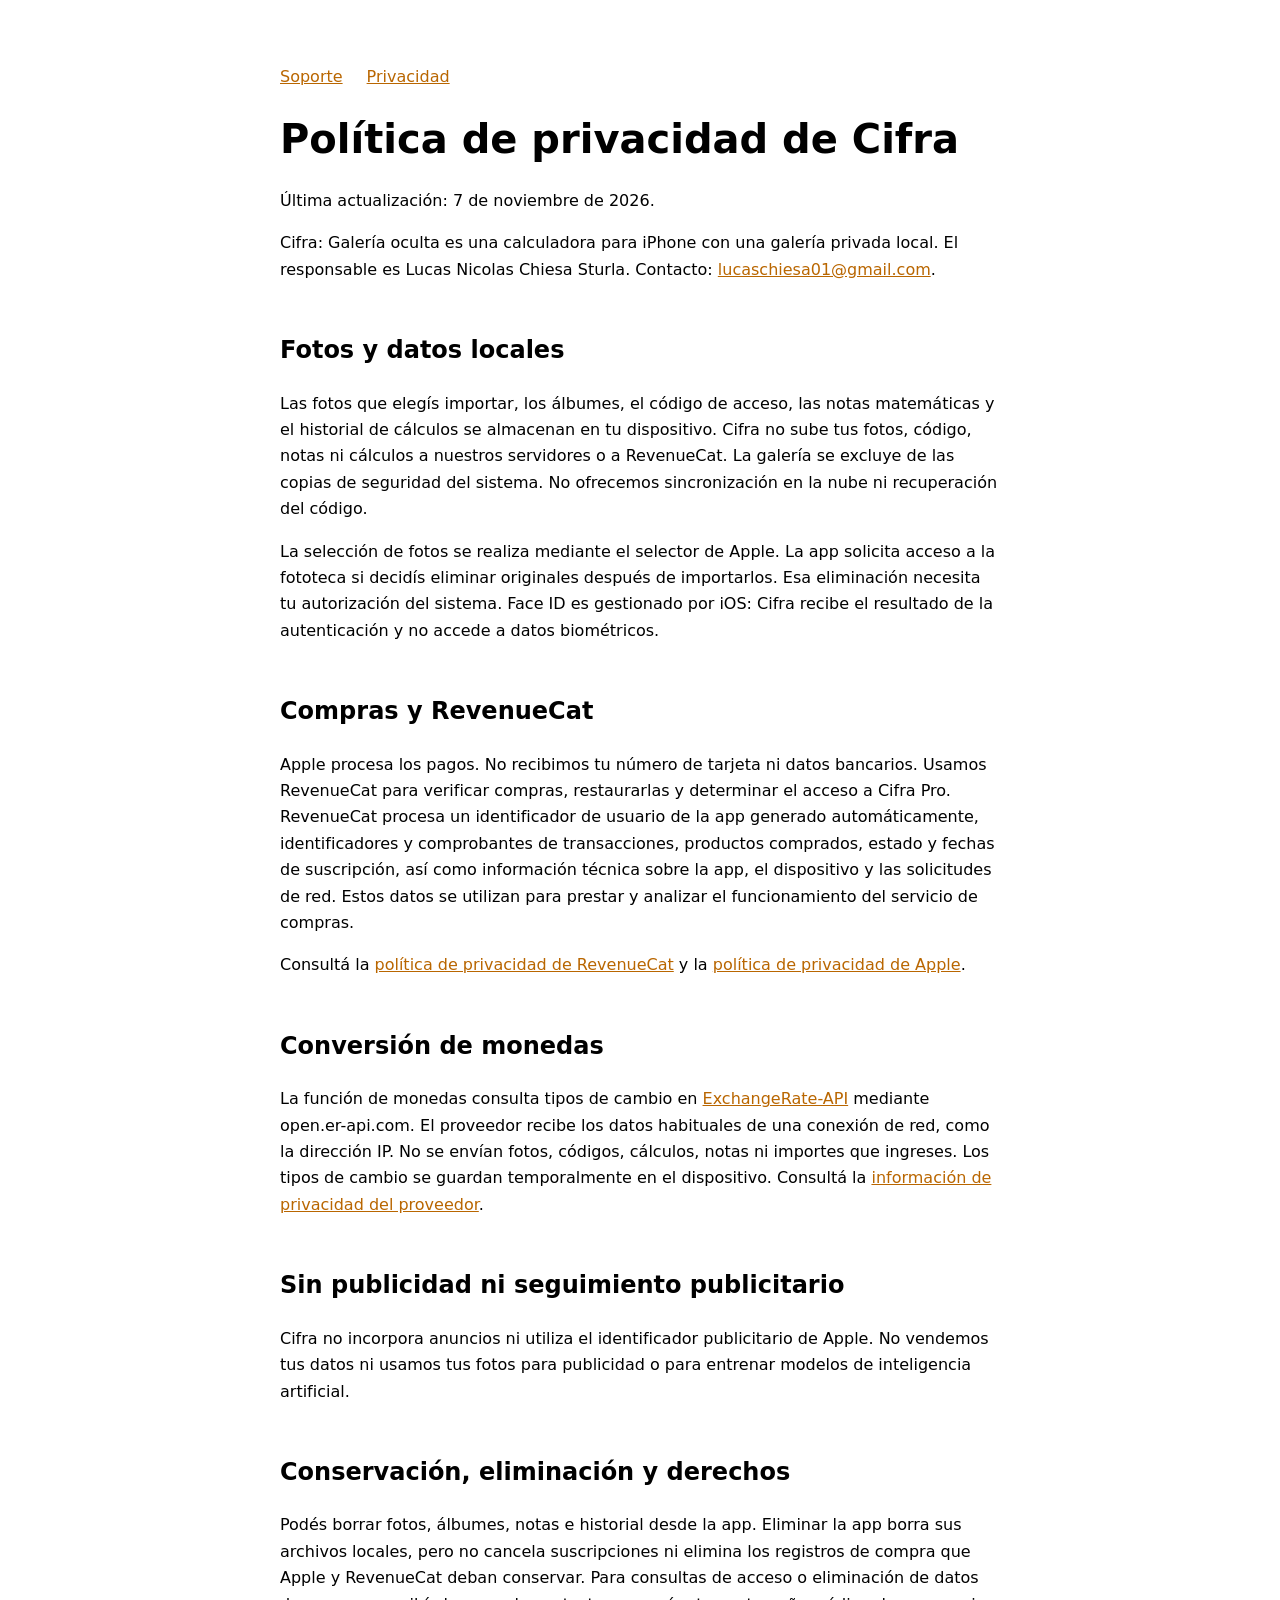
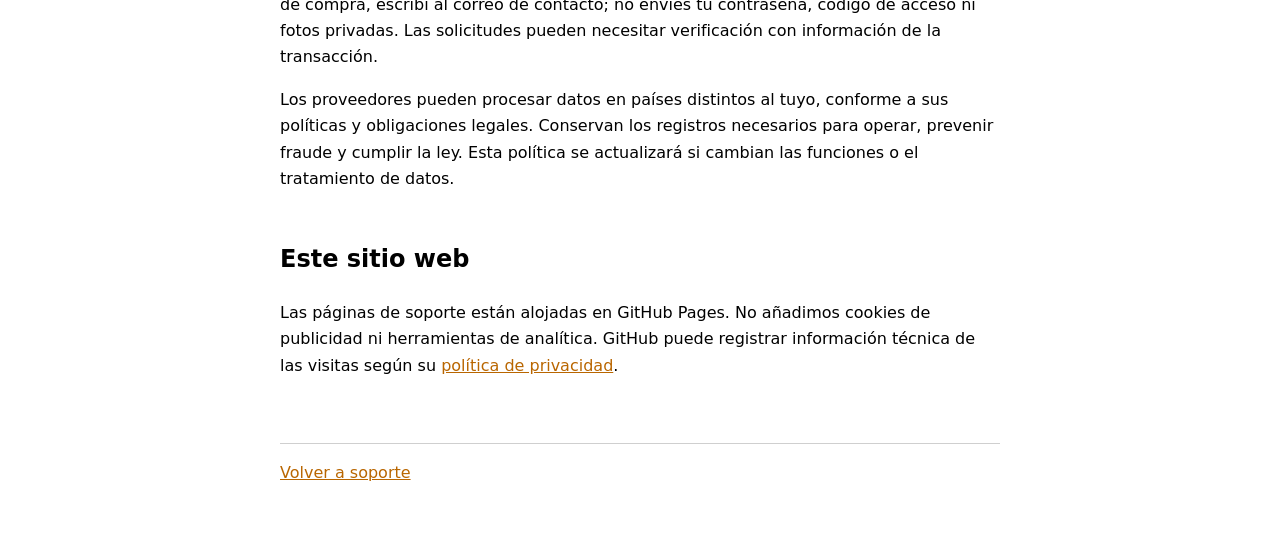
==== privacy.html @ 8a134a57 "Publish Cifra privacy and support pages" ====
<!doctype html><html lang="es"><meta charset="utf-8"><meta name="viewport" content="width=device-width,initial-scale=1"><title>Privacidad · Cifra: Galería oculta</title><link rel="stylesheet" href="style.css"><nav><a href="index.html">Soporte</a><a href="privacy.html">Privacidad</a></nav><main><h1>Política de privacidad de Cifra</h1><p>Última actualización: 7 de noviembre de 2026.</p><p>Cifra: Galería oculta es una calculadora para iPhone con una galería privada local. El responsable es Lucas Nicolas Chiesa Sturla. Contacto: <a href="mailto:lucaschiesa01@gmail.com">lucaschiesa01@gmail.com</a>.</p><h2>Fotos y datos locales</h2><p>Las fotos que elegís importar, los álbumes, el código de acceso, las notas matemáticas y el historial de cálculos se almacenan en tu dispositivo. Cifra no sube tus fotos, código, notas ni cálculos a nuestros servidores o a RevenueCat. La galería se excluye de las copias de seguridad del sistema. No ofrecemos sincronización en la nube ni recuperación del código.</p><p>La selección de fotos se realiza mediante el selector de Apple. La app solicita acceso a la fototeca si decidís eliminar originales después de importarlos. Esa eliminación necesita tu autorización del sistema. Face ID es gestionado por iOS: Cifra recibe el resultado de la autenticación y no accede a datos biométricos.</p><h2>Compras y RevenueCat</h2><p>Apple procesa los pagos. No recibimos tu número de tarjeta ni datos bancarios. Usamos RevenueCat para verificar compras, restaurarlas y determinar el acceso a Cifra Pro. RevenueCat procesa un identificador de usuario de la app generado automáticamente, identificadores y comprobantes de transacciones, productos comprados, estado y fechas de suscripción, así como información técnica sobre la app, el dispositivo y las solicitudes de red. Estos datos se utilizan para prestar y analizar el funcionamiento del servicio de compras.</p><p>Consultá la <a href="https://www.revenuecat.com/privacy/">política de privacidad de RevenueCat</a> y la <a href="https://www.apple.com/legal/privacy/">política de privacidad de Apple</a>.</p><h2>Conversión de monedas</h2><p>La función de monedas consulta tipos de cambio en <a href="https://www.exchangerate-api.com/">ExchangeRate-API</a> mediante open.er-api.com. El proveedor recibe los datos habituales de una conexión de red, como la dirección IP. No se envían fotos, códigos, cálculos, notas ni importes que ingreses. Los tipos de cambio se guardan temporalmente en el dispositivo. Consultá la <a href="https://www.exchangerate-api.com/terms">información de privacidad del proveedor</a>.</p><h2>Sin publicidad ni seguimiento publicitario</h2><p>Cifra no incorpora anuncios ni utiliza el identificador publicitario de Apple. No vendemos tus datos ni usamos tus fotos para publicidad o para entrenar modelos de inteligencia artificial.</p><h2>Conservación, eliminación y derechos</h2><p>Podés borrar fotos, álbumes, notas e historial desde la app. Eliminar la app borra sus archivos locales, pero no cancela suscripciones ni elimina los registros de compra que Apple y RevenueCat deban conservar. Para consultas de acceso o eliminación de datos de compra, escribí al correo de contacto; no envíes tu contraseña, código de acceso ni fotos privadas. Las solicitudes pueden necesitar verificación con información de la transacción.</p><p>Los proveedores pueden procesar datos en países distintos al tuyo, conforme a sus políticas y obligaciones legales. Conservan los registros necesarios para operar, prevenir fraude y cumplir la ley. Esta política se actualizará si cambian las funciones o el tratamiento de datos.</p><h2>Este sitio web</h2><p>Las páginas de soporte están alojadas en GitHub Pages. No añadimos cookies de publicidad ni herramientas de analítica. GitHub puede registrar información técnica de las visitas según su <a href="https://docs.github.com/en/site-policy/privacy-policies/github-general-privacy-statement">política de privacidad</a>.</p></main><footer><a href="index.html">Volver a soporte</a></footer></html>
---- style.css ----
:root{color-scheme:light dark;font-family:system-ui,sans-serif;line-height:1.65}body{max-width:720px;margin:64px auto;padding:0 24px}a{color:#b96600}nav{display:flex;gap:24px;flex-wrap:wrap}h1{font-size:2.5rem;line-height:1.1}h2{margin-top:2em}footer{margin-top:4rem;border-top:1px solid #8886;padding-top:1rem}li{margin-bottom:.5rem}
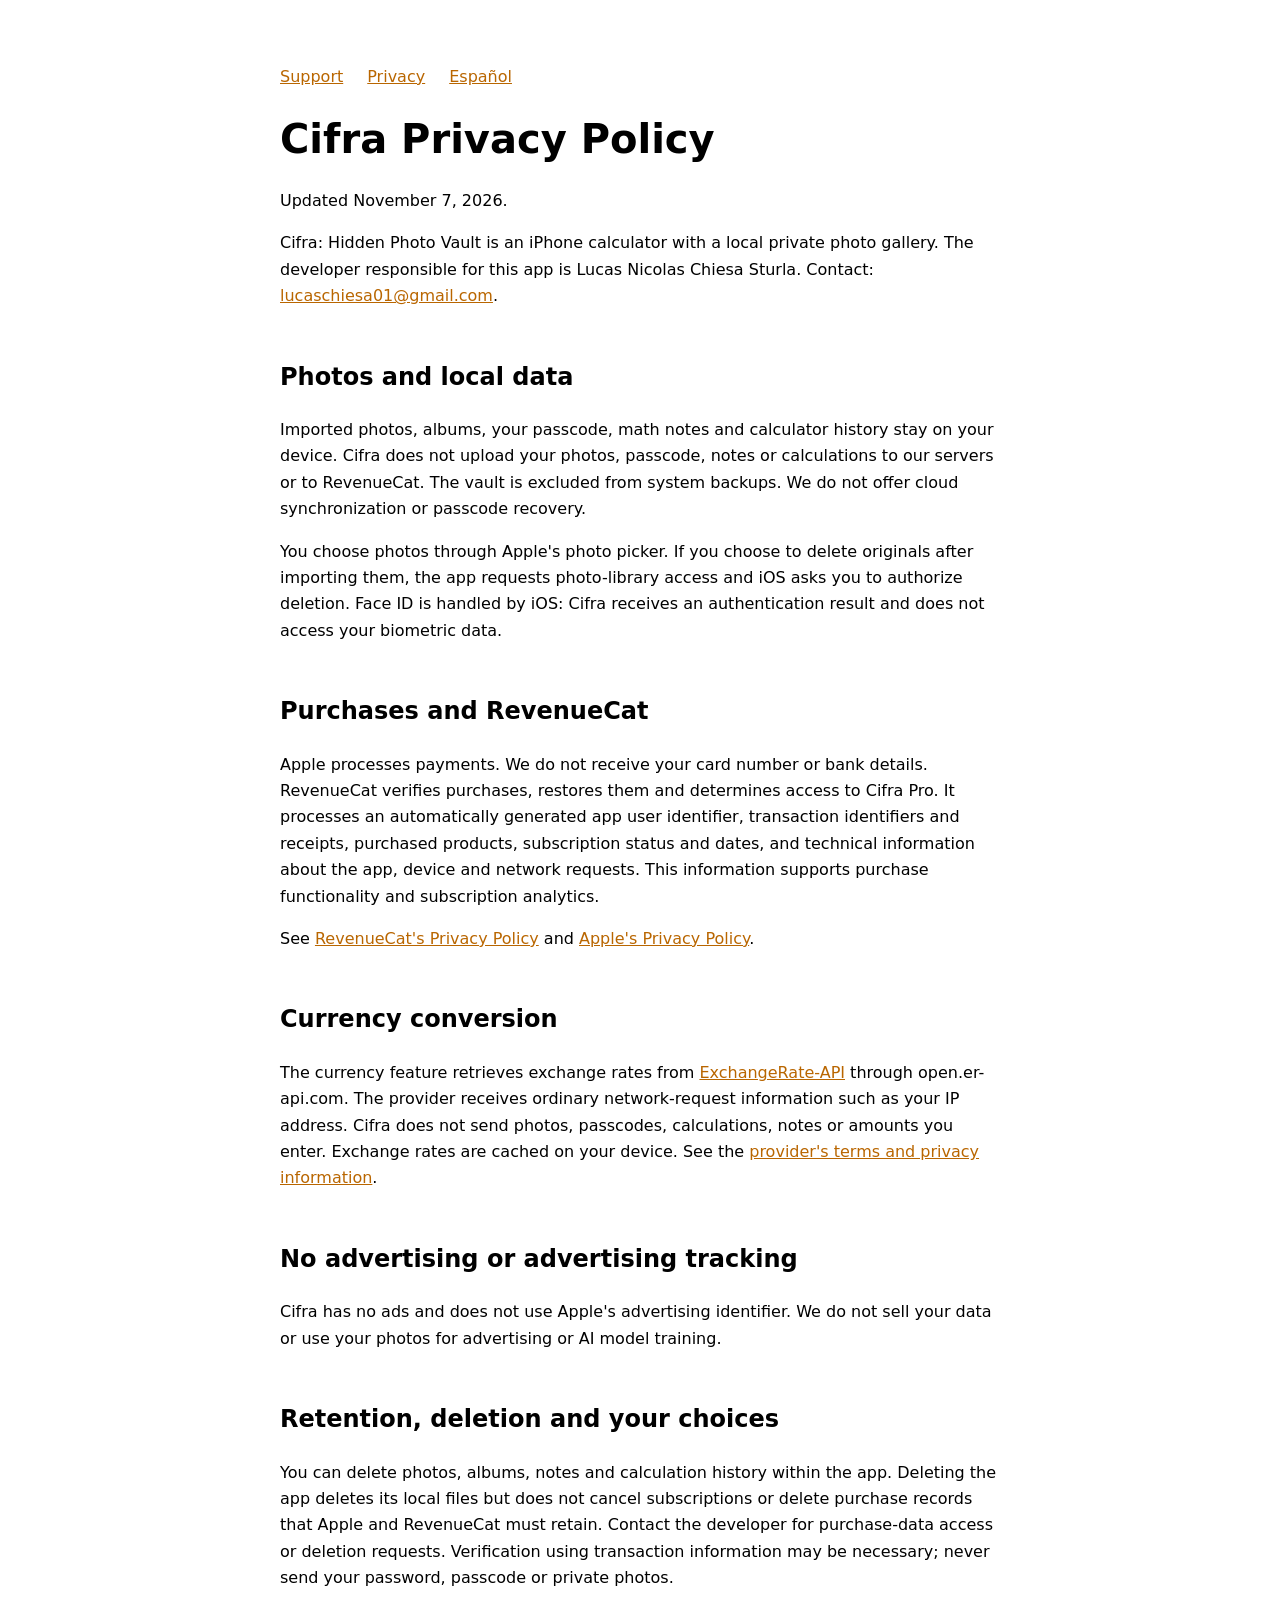
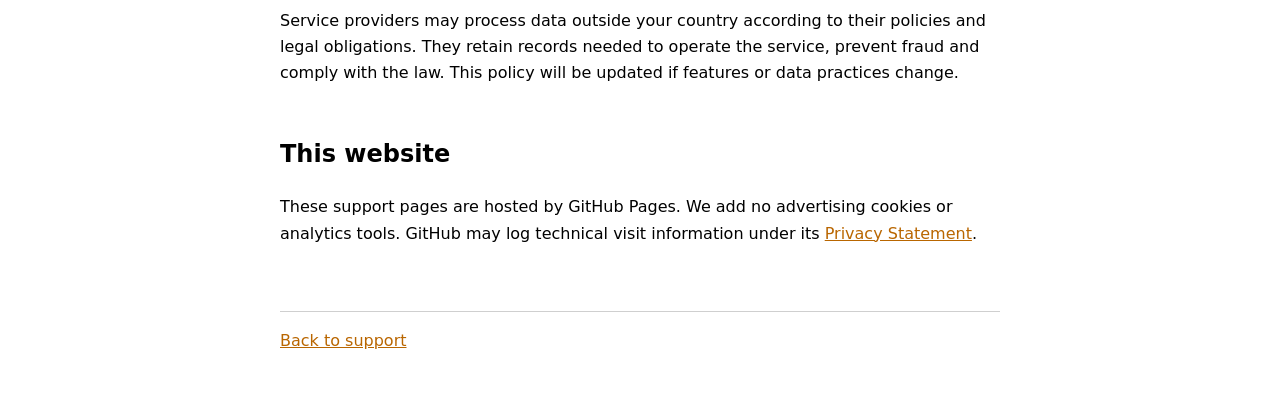
==== commit 7729816b: "Add English support and privacy with Spanish translations" ====
--- a/privacy.html
+++ b/privacy.html
@@ -1 +1 @@
-<!doctype html><html lang="es"><meta charset="utf-8"><meta name="viewport" content="width=device-width,initial-scale=1"><title>Privacidad · Cifra: Galería oculta</title><link rel="stylesheet" href="style.css"><nav><a href="index.html">Soporte</a><a href="privacy.html">Privacidad</a></nav><main><h1>Política de privacidad de Cifra</h1><p>Última actualización: 7 de noviembre de 2026.</p><p>Cifra: Galería oculta es una calculadora para iPhone con una galería privada local. El responsable es Lucas Nicolas Chiesa Sturla. Contacto: <a href="mailto:lucaschiesa01@gmail.com">lucaschiesa01@gmail.com</a>.</p><h2>Fotos y datos locales</h2><p>Las fotos que elegís importar, los álbumes, el código de acceso, las notas matemáticas y el historial de cálculos se almacenan en tu dispositivo. Cifra no sube tus fotos, código, notas ni cálculos a nuestros servidores o a RevenueCat. La galería se excluye de las copias de seguridad del sistema. No ofrecemos sincronización en la nube ni recuperación del código.</p><p>La selección de fotos se realiza mediante el selector de Apple. La app solicita acceso a la fototeca si decidís eliminar originales después de importarlos. Esa eliminación necesita tu autorización del sistema. Face ID es gestionado por iOS: Cifra recibe el resultado de la autenticación y no accede a datos biométricos.</p><h2>Compras y RevenueCat</h2><p>Apple procesa los pagos. No recibimos tu número de tarjeta ni datos bancarios. Usamos RevenueCat para verificar compras, restaurarlas y determinar el acceso a Cifra Pro. RevenueCat procesa un identificador de usuario de la app generado automáticamente, identificadores y comprobantes de transacciones, productos comprados, estado y fechas de suscripción, así como información técnica sobre la app, el dispositivo y las solicitudes de red. Estos datos se utilizan para prestar y analizar el funcionamiento del servicio de compras.</p><p>Consultá la <a href="https://www.revenuecat.com/privacy/">política de privacidad de RevenueCat</a> y la <a href="https://www.apple.com/legal/privacy/">política de privacidad de Apple</a>.</p><h2>Conversión de monedas</h2><p>La función de monedas consulta tipos de cambio en <a href="https://www.exchangerate-api.com/">ExchangeRate-API</a> mediante open.er-api.com. El proveedor recibe los datos habituales de una conexión de red, como la dirección IP. No se envían fotos, códigos, cálculos, notas ni importes que ingreses. Los tipos de cambio se guardan temporalmente en el dispositivo. Consultá la <a href="https://www.exchangerate-api.com/terms">información de privacidad del proveedor</a>.</p><h2>Sin publicidad ni seguimiento publicitario</h2><p>Cifra no incorpora anuncios ni utiliza el identificador publicitario de Apple. No vendemos tus datos ni usamos tus fotos para publicidad o para entrenar modelos de inteligencia artificial.</p><h2>Conservación, eliminación y derechos</h2><p>Podés borrar fotos, álbumes, notas e historial desde la app. Eliminar la app borra sus archivos locales, pero no cancela suscripciones ni elimina los registros de compra que Apple y RevenueCat deban conservar. Para consultas de acceso o eliminación de datos de compra, escribí al correo de contacto; no envíes tu contraseña, código de acceso ni fotos privadas. Las solicitudes pueden necesitar verificación con información de la transacción.</p><p>Los proveedores pueden procesar datos en países distintos al tuyo, conforme a sus políticas y obligaciones legales. Conservan los registros necesarios para operar, prevenir fraude y cumplir la ley. Esta política se actualizará si cambian las funciones o el tratamiento de datos.</p><h2>Este sitio web</h2><p>Las páginas de soporte están alojadas en GitHub Pages. No añadimos cookies de publicidad ni herramientas de analítica. GitHub puede registrar información técnica de las visitas según su <a href="https://docs.github.com/en/site-policy/privacy-policies/github-general-privacy-statement">política de privacidad</a>.</p></main><footer><a href="index.html">Volver a soporte</a></footer></html>
+<!doctype html><html lang="en"><meta charset="utf-8"><meta name="viewport" content="width=device-width,initial-scale=1"><title>Privacy · Cifra: Hidden Photo Vault</title><link rel="stylesheet" href="style.css"><nav><a href="index.html">Support</a><a href="privacy.html">Privacy</a><a href="privacy-es.html" lang="es">Español</a></nav><main><h1>Cifra Privacy Policy</h1><p>Updated November 7, 2026.</p><p>Cifra: Hidden Photo Vault is an iPhone calculator with a local private photo gallery. The developer responsible for this app is Lucas Nicolas Chiesa Sturla. Contact: <a href="mailto:lucaschiesa01@gmail.com">lucaschiesa01@gmail.com</a>.</p><h2>Photos and local data</h2><p>Imported photos, albums, your passcode, math notes and calculator history stay on your device. Cifra does not upload your photos, passcode, notes or calculations to our servers or to RevenueCat. The vault is excluded from system backups. We do not offer cloud synchronization or passcode recovery.</p><p>You choose photos through Apple's photo picker. If you choose to delete originals after importing them, the app requests photo-library access and iOS asks you to authorize deletion. Face ID is handled by iOS: Cifra receives an authentication result and does not access your biometric data.</p><h2>Purchases and RevenueCat</h2><p>Apple processes payments. We do not receive your card number or bank details. RevenueCat verifies purchases, restores them and determines access to Cifra Pro. It processes an automatically generated app user identifier, transaction identifiers and receipts, purchased products, subscription status and dates, and technical information about the app, device and network requests. This information supports purchase functionality and subscription analytics.</p><p>See <a href="https://www.revenuecat.com/privacy-policy">RevenueCat's Privacy Policy</a> and <a href="https://www.apple.com/legal/privacy/">Apple's Privacy Policy</a>.</p><h2>Currency conversion</h2><p>The currency feature retrieves exchange rates from <a href="https://www.exchangerate-api.com/">ExchangeRate-API</a> through open.er-api.com. The provider receives ordinary network-request information such as your IP address. Cifra does not send photos, passcodes, calculations, notes or amounts you enter. Exchange rates are cached on your device. See the <a href="https://www.exchangerate-api.com/terms">provider's terms and privacy information</a>.</p><h2>No advertising or advertising tracking</h2><p>Cifra has no ads and does not use Apple's advertising identifier. We do not sell your data or use your photos for advertising or AI model training.</p><h2>Retention, deletion and your choices</h2><p>You can delete photos, albums, notes and calculation history within the app. Deleting the app deletes its local files but does not cancel subscriptions or delete purchase records that Apple and RevenueCat must retain. Contact the developer for purchase-data access or deletion requests. Verification using transaction information may be necessary; never send your password, passcode or private photos.</p><p>Service providers may process data outside your country according to their policies and legal obligations. They retain records needed to operate the service, prevent fraud and comply with the law. This policy will be updated if features or data practices change.</p><h2>This website</h2><p>These support pages are hosted by GitHub Pages. We add no advertising cookies or analytics tools. GitHub may log technical visit information under its <a href="https://docs.github.com/en/site-policy/privacy-policies/github-general-privacy-statement">Privacy Statement</a>.</p></main><footer><a href="index.html">Back to support</a></footer></html>
